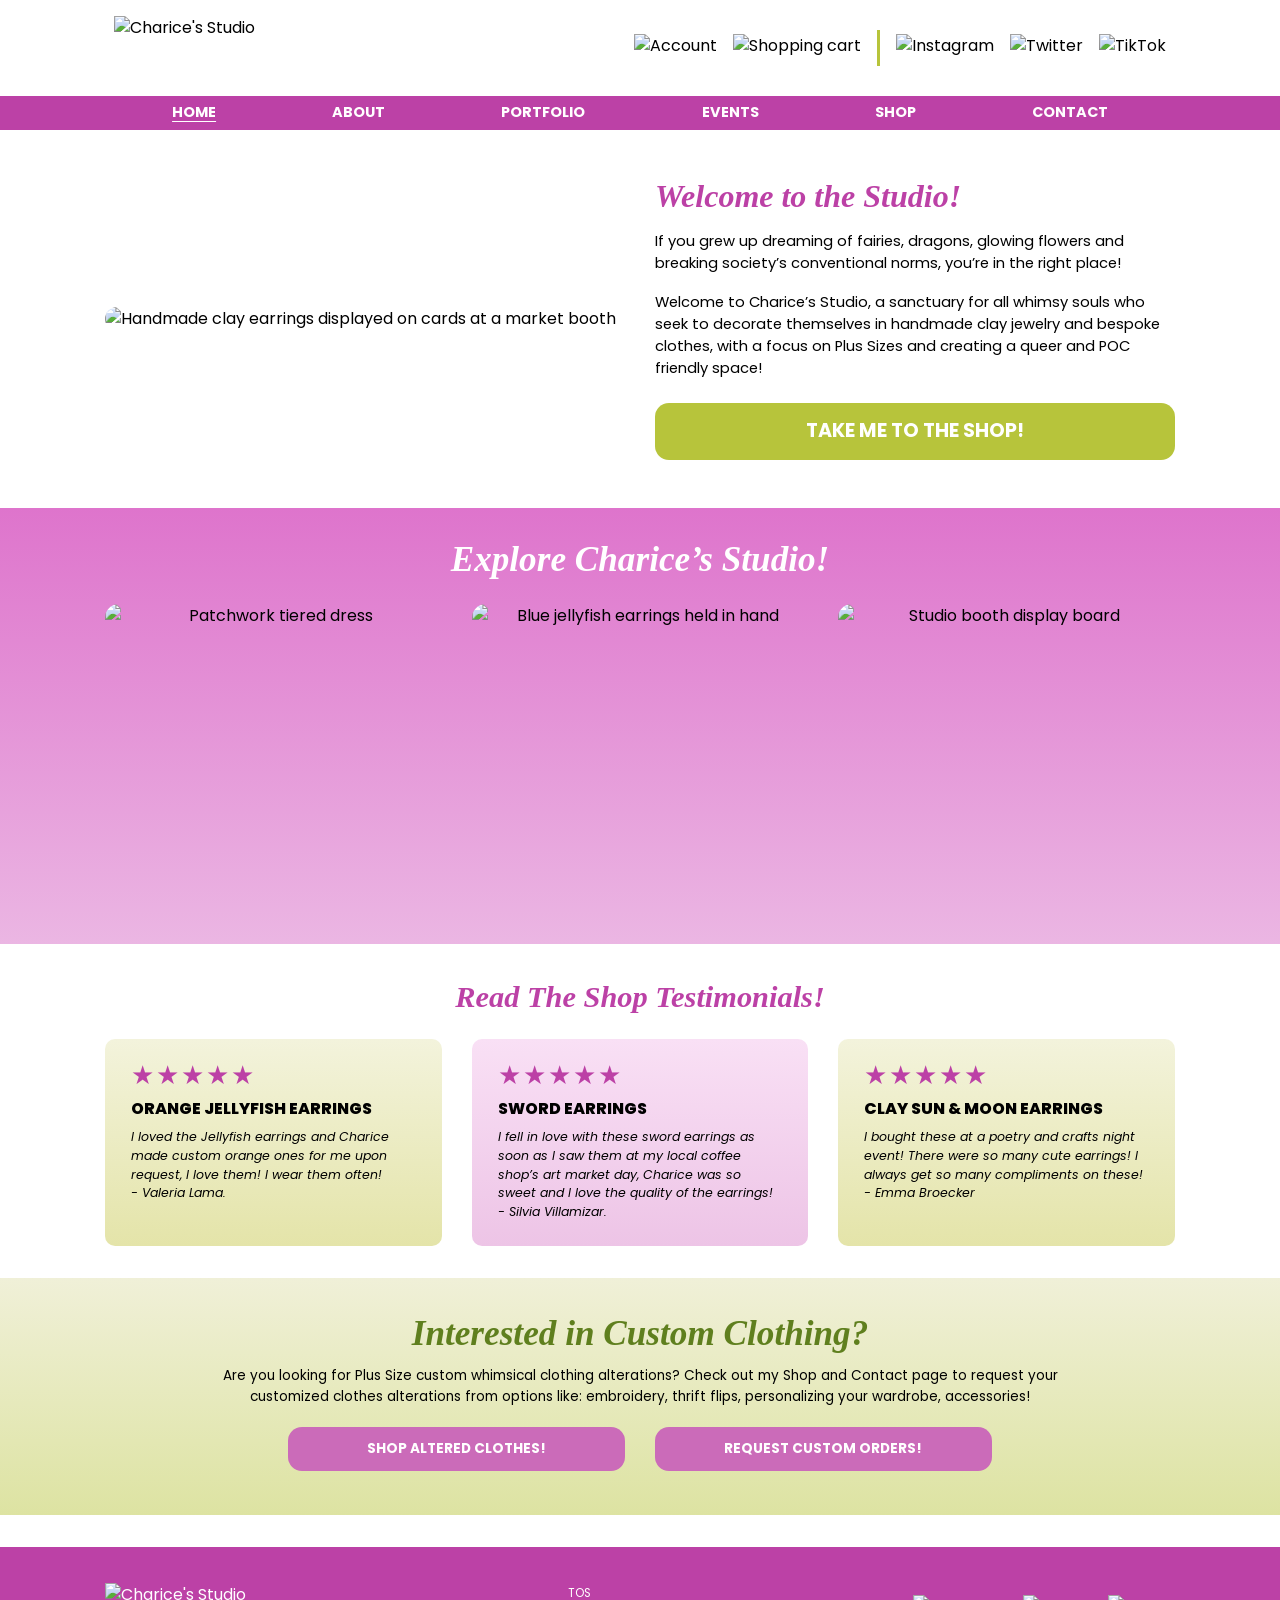
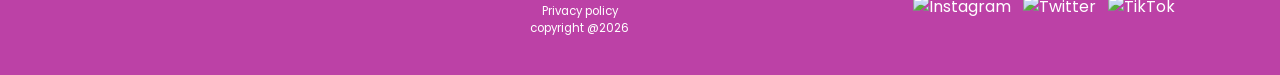
==== index.html @ f130d959 "Add files via upload" ====
<!DOCTYPE html>
<html lang="en">
<head>
<meta charset="utf-8">
<meta name="viewport" content="width=device-width, initial-scale=1">
<!--CSS FOR THE PROJECT-->
<link rel="stylesheet" href="https://cdn.jsdelivr.net/npm/bootstrap@4.6.2/dist/css/bootstrap.min.css"
  integrity="sha384-xOolHFLEh07PJGoPkLv1IbcEPTNtaed2xpHsD9ESMhqIYd0nLMwNLD69Npy4HI+N" crossorigin="anonymous">
<link rel="stylesheet" href="styles.css">
<!--JQUERY AND BOOTSTRAP JS-->
<script src="https://cdn.jsdelivr.net/npm/jquery@3.5.1/dist/jquery.slim.min.js"
  integrity="sha384-DfXdz2htPH0lsSSs5nCTpuj/zy4C+OGpamoFVy38MVBnE+IbbVYUew+OrCXaRkfj" crossorigin="anonymous"></script>
<script src="https://cdn.jsdelivr.net/npm/bootstrap@4.6.2/dist/js/bootstrap.bundle.min.js"
  integrity="sha384-Fy6S3B9q64WdZWQUiU+q4/2Lc9npb8tCaSX9FK7E8HnRr0Jz8D6OP9dO5Vg3Q9ct" crossorigin="anonymous"></script>
<!--SEPARATE JS-->
<script src="https://cdn.jsdelivr.net/npm/jquery@3.5.1/dist/jquery.slim.min.js"
  integrity="sha384-DfXdz2htPH0lsSSs5nCTpuj/zy4C+OGpamoFVy38MVBnE+IbbVYUew+OrCXaRkfj" crossorigin="anonymous"></script>
<script src="https://cdn.jsdelivr.net/npm/popper.js@1.16.1/dist/umd/popper.min.js"
  integrity="sha384-9/reFTGAW83EW2RDu2S0VKaIzap3H66lZH81PoYlFhbGU+6BZp6G7niu735Sk7lN" crossorigin="anonymous"></script>
<script src="https://cdn.jsdelivr.net/npm/bootstrap@4.6.2/dist/js/bootstrap.min.js"
  integrity="sha384-+sLIOodYLS7CIrQpBjl+C7nPvqq+FbNUBDunl/OZv93DB7Ln/533i8e/mZXLi/P+" crossorigin="anonymous"></script>
<script src="script.js"></script>
<!--FONT: POPPINS FROM GOOGLE FONTS-->
<link rel="preconnect" href="https://fonts.googleapis.com">
<link rel="preconnect" href="https://fonts.gstatic.com" crossorigin>
<link
  href="https://fonts.googleapis.com/css2?family=Aref+Ruqaa:wght@400;700&family=Poppins:ital,wght@0,100;0,200;0,300;0,400;0,500;0,600;0,700;0,800;0,900;1,100;1,200;1,300;1,400;1,500;1,600;1,700;1,800;1,900&display=swap"
  rel="stylesheet">
<title>Charice's Studio | Home</title>
</head>
<body>
<header class="site-header">
  <div class="header-top">
    <a class="logo" href="index.html"><img src="images/logo.png" alt="Charice's Studio"></a>
    <div class="header-icons">
      <a href="account.html"><img src="images/icon-user.svg" alt="Account"></a>
      <a href="cart.html"><img src="images/icon-cart.svg" alt="Shopping cart"></a>
      <span class="divider"></span>
      <a class="social" href="https://instagram.com/"><img src="images/icon-instagram.svg" alt="Instagram"></a>
      <a class="social" href="https://x.com/"><img src="images/icon-twitter.svg" alt="Twitter"></a>
      <a class="social" href="https://tiktok.com/"><img src="images/icon-tiktok.svg" alt="TikTok"></a>
    </div>
    <button class="menu-btn" type="button" data-bs-toggle="collapse" data-bs-target="#mainNav" aria-controls="mainNav" aria-expanded="false" aria-label="Toggle navigation"></button>
  </div>
  <nav class="main-nav" aria-label="Main">
    <div class="collapse d-md-block" id="mainNav">
    <ul>
      <li><a href="index.html" aria-current="page">Home</a></li>
      <li><a href="about.html">About</a></li>
      <li><a href="portfolio.html">Portfolio</a></li>
      <li><a href="events.html">Events</a></li>
      <li><a href="shop.html">Shop</a></li>
      <li><a href="contact.html">Contact</a></li>
    </ul>
    </div>
  </nav>
</header>
<main>
  <section class="container hero">
    <div class="row align-items-center g-4">
    <div class="col-md-6"><img class="img-fluid" src="images/hero-earrings.jpg" alt="Handmade clay earrings displayed on cards at a market booth"></div>
    <div class="col-md-6 text">
      <h1>Welcome to the Studio!</h1>
      <p>If you grew up dreaming of fairies, dragons, glowing flowers and breaking society’s conventional norms, you’re in the right place!</p>
      <p>Welcome to Charice’s Studio, a sanctuary for all whimsy souls who seek to decorate themselves in handmade clay jewelry and bespoke clothes, with a focus on Plus Sizes and creating a queer and POC friendly space!</p>
      <a class="cs-btn big" href="shop.html">Take me to the shop!</a>
    </div>
    </div>
  </section>

  <section class="explore">
    <div class="container">
      <h2>Explore Charice’s Studio!</h2>
      <div class="row g-3">
        <div class="col-md-4"><img src="images/explore-dress.jpg" alt="Patchwork tiered dress"></div>
        <div class="col-md-4"><img src="images/explore-jellyfish.jpg" alt="Blue jellyfish earrings held in hand"></div>
        <div class="col-md-4"><img src="images/explore-booth.jpg" alt="Studio booth display board"></div>
      </div>
    </div>
  </section>

  <section class="testimonials">
    <div class="container">
      <h2>Read The Shop Testimonials!</h2>
      <div class="row g-4">
        <div class="col-md-4"><article class="quote-card h-100">
          <div class="stars" aria-label="5 out of 5 stars">★★★★★</div>
          <h3>Orange Jellyfish Earrings</h3>
          <p>I loved the Jellyfish earrings and Charice made custom orange ones for me upon request, I love them! I wear them often!<br>- Valeria Lama.</p>
        </article></div>
        <div class="col-md-4"><article class="quote-card h-100">
          <div class="stars" aria-label="5 out of 5 stars">★★★★★</div>
          <h3>Sword Earrings</h3>
          <p>I fell in love with these sword earrings as soon as I saw them at my local coffee shop’s art market day, Charice was so sweet and I love the quality of the earrings!<br>- Silvia Villamizar.</p>
        </article></div>
        <div class="col-md-4"><article class="quote-card h-100">
          <div class="stars" aria-label="5 out of 5 stars">★★★★★</div>
          <h3>Clay Sun &amp; Moon Earrings</h3>
          <p>I bought these at a poetry and crafts night event! There were so many cute earrings! I always get so many compliments on these!<br>- Emma Broecker</p>
        </article></div>
      </div>
    </div>
  </section>

  <section class="custom">
    <h2>Interested in Custom Clothing?</h2>
    <p>Are you looking for Plus Size custom whimsical clothing alterations? Check out my Shop and Contact page to request your customized clothes alterations from options like: embroidery, thrift flips, personalizing your wardrobe, accessories!</p>
    <div class="container"><div class="row justify-content-center g-3">
      <div class="col-md-4"><a class="cs-btn magenta" href="shop.html">Shop altered clothes!</a></div>
      <div class="col-md-4"><a class="cs-btn magenta" href="contact.html">Request custom orders!</a></div>
    </div></div>
  </section>
</main>

<footer class="site-footer">
  <!-- Terms and Copyright -->
  <div class="container d-flex justify-content-between align-items-center">
    <img class="f-logo" src="images/logo-white.png" alt="Charice's Studio">
    <ul class="footer-links">
      <li><a href="tos.html">TOS</a></li>
      <li><a href="privacy.html">Privacy policy</a></li>
      <li>copyright @2026</li>
    </ul>
    <!-- Social media -->
    <div class="footer-socials">
      <a href="https://instagram.com/"><img src="images/icon-instagram-white.svg" alt="Instagram"></a>
      <a href="https://x.com/"><img src="images/icon-twitter-white.svg" alt="Twitter"></a>
      <a href="https://tiktok.com/"><img src="images/icon-tiktok-white.svg" alt="TikTok"></a>
    </div>
  </div>
</footer>
</body>
</html>
---- styles.css ----
/* Charice's Studio - shared styles for index.html and about.html */
:root{
  --magenta:#BC41A6; --pink:#E07FCF; --blush:#FBE6F7;
  --lime:#B7C43B; --green:#5F7F1E; --cream:#F5F5E4;
  --ink:#1E0535; --white:#fff;
  --display:'Fraunces',Georgia,serif;
  --body:'Poppins',Arial,sans-serif;
}
*{box-sizing:border-box}

/* undo Bootstrap Reboot spacing/link colors so the design stays as mocked up */
h1,h2,h3,h4,h5,h6,p,ul,ol,dl,dd,figure{margin:0}
ul,ol,dl,dd{padding:0}
body{font-family:var(--body);color:#000;line-height:1.5;background:var(--white)}
img{max-width:100%;display:block}
a,a:hover{color:inherit;text-decoration:none}
:focus-visible{outline:3px solid var(--ink);outline-offset:2px}
h1,h2{font-family:var(--display);font-style:italic;font-weight:800;line-height:1.15}
.container{--bs-gutter-x:48px;max-width:1100px}

/* Header */
.site-header{background:var(--white)}
.header-top{max-width:1100px;margin:0 auto;padding:16px 24px;display:flex;align-items:center;justify-content:space-between}
.logo img{height:64px;width:auto}
.header-icons{display:flex;align-items:center;gap:16px}
.header-icons img{height:28px;width:auto}
.header-icons .divider{width:3px;height:36px;background:var(--lime)}
.menu-btn{display:none}
.main-nav{background:var(--magenta)}
.main-nav ul{list-style:none;max-width:1100px;margin:0 auto;padding:0 24px;display:flex;justify-content:space-around}
.main-nav a{display:block;padding:6px 12px;color:var(--white);font-weight:700;text-transform:uppercase;font-size:.9rem}
.main-nav a:hover,.main-nav a[aria-current]{text-decoration:underline;text-underline-offset:4px}

/* Buttons */
.cs-btn{display:block;text-align:center;font-weight:700;text-transform:uppercase;color:var(--white);border-radius:14px;padding:12px 24px;background:var(--lime);transition:filter .2s}
.cs-btn:hover{filter:brightness(.92);color:var(--white)}
.cs-btn.magenta{background:#CB6BB9}
.cs-btn.big{font-size:1.2rem;padding:14px 24px}

/* Home: hero */
.hero{padding-top:48px;padding-bottom:48px}
.hero img{border-radius:18px;width:100%}
.hero h1{color:var(--magenta);font-size:2rem;margin-bottom:16px}
.hero p{font-size:.92rem;margin-bottom:16px}
.hero .cs-btn{margin-top:24px}

/* Home: explore */
.explore{background:linear-gradient(#DE74CC,#EBB6E3);padding:32px 0 44px;text-align:center}
.explore h2{color:var(--white);font-size:2.2rem;margin-bottom:24px}
.explore img{width:100%;height:100%;aspect-ratio:1/0.88;object-fit:cover;border-radius:14px}

/* Home: testimonials */
.testimonials{padding:36px 0 32px;text-align:center}
.testimonials h2{color:var(--magenta);font-size:1.9rem;margin-bottom:24px}
.quote-card{text-align:left;border-radius:10px;padding:24px 26px;background:linear-gradient(#F3F3DC,#E4E4A9)}
.testimonials .col-md-4:nth-child(2) .quote-card{background:linear-gradient(#F9E0F5,#EDC4E6)}
.stars{color:var(--magenta);font-size:1.6rem;letter-spacing:2px;line-height:1}
.quote-card h3{font-weight:800;text-transform:uppercase;font-size:1rem;line-height:1.2;margin:10px 0}
.quote-card p{font-style:italic;font-size:.78rem}

/* Home: custom clothing */
.custom{background:linear-gradient(#F0F0D8,#DDE3A2);text-align:center;padding:36px 0 44px}
.custom h2{color:var(--green);font-size:2.2rem;margin-bottom:12px}
.custom p{font-size:.85rem;max-width:900px;margin:0 auto 20px}
.custom .cs-btn{font-size:.85rem}

/* About */
.profile{padding-top:40px;padding-bottom:40px}
.portrait{border-radius:18px;width:100%;aspect-ratio:1/1.19;object-fit:cover}
.profile .bio{border-radius:14px;background:linear-gradient(#FCEFFA,#EBB3E3);padding:24px 36px 28px;margin-bottom:24px}
.bio h1{color:var(--magenta);font-size:1.8rem;text-align:center;padding-bottom:10px;margin-bottom:18px;border-bottom:3px solid #E5A3D9}
.bio p{font-size:.85rem;margin-bottom:18px}
.profile .cs-btn{font-size:1.1rem;padding:16px}
.history{background:linear-gradient(#F6F6E4,#E8E8C0);padding:32px 0 56px}
.history h2{color:var(--green);font-size:2.2rem;text-align:center;padding-bottom:12px;margin-bottom:24px;border-bottom:3px solid var(--green);max-width:600px;margin-left:auto;margin-right:auto}
.history .cols{font-size:.85rem}
.history p{margin-bottom:18px;break-inside:avoid}

/* Footer */
.site-footer{background:var(--magenta);color:var(--white);margin-top:32px}
.site-footer .container{padding-top:36px;padding-bottom:36px}
.site-footer img.f-logo{height:56px;width:auto}
.footer-links{list-style:none;text-align:center;font-size:.72rem}
.footer-socials{display:flex;gap:12px}
.footer-socials img{height:32px;width:auto}
.footer-socials a{display:block}

/* Mobile */
@media (max-width:767.98px){
  .header-top{justify-content:flex-start;gap:16px;padding:12px 20px}
  .logo{margin:0 auto}
  .logo img{height:48px}
  .header-icons{gap:10px}
  .header-icons img{height:24px}
  .header-icons .divider,.header-icons .social{display:none}
  .menu-btn{display:block;order:-1;cursor:pointer;padding:0;border-left:0;border-right:0;background:none;width:28px;height:20px;border-top:3px solid var(--magenta);border-bottom:3px solid var(--magenta);position:relative}
  .menu-btn::after{content:"";position:absolute;left:0;right:0;top:6px;border-top:3px solid var(--magenta)}
  .main-nav{min-height:12px}
  .main-nav ul{flex-direction:column;padding:12px 24px}
  .main-nav a{font-size:1.2rem;text-transform:none;padding:14px 0}
  .main-nav .collapse.show,.main-nav .collapsing{border-top:8px solid #FFB3F0}
  .site-header>.bar{height:12px;background:var(--magenta)}

  .hero,.profile{padding-top:0;padding-bottom:0}
  .hero.container,.profile.container{--bs-gutter-x:0}
  .hero .row,.profile .row{--bs-gutter-x:0;--bs-gutter-y:0}
  .hero img{border-radius:0}
  .hero .text{padding:24px 20px;background:linear-gradient(#F5F5E4,#E4E8B0)}
  .hero h1{font-size:1.7rem;text-align:center}
  .explore h2{font-size:1.8rem}
  .testimonials h2{font-size:1.8rem}
  .custom{padding:28px 20px 32px}
  .custom h2{font-size:1.8rem}
  .portrait{border-radius:0;aspect-ratio:1/1.1}
  .profile .bio{border-radius:0;margin:0;padding:24px 20px}
  .profile .cs-btn{margin:16px 20px;font-size:.9rem;padding:10px}
  .history h2{font-size:1.8rem}
  .site-footer .container{padding-top:20px;padding-bottom:20px}
  .site-footer img.f-logo{display:none}
  .footer-links{text-align:left}
  .footer-socials img{height:28px}
}
@media (prefers-reduced-motion:reduce){*{transition:none!important}}

/* ===== Additional pages (desktop) ===== */
.banner{background:linear-gradient(#E6A6DA,#C963B8);margin:24px 0 20px;padding:30px 0;text-align:center}
.banner h1{color:var(--white);font-size:2.6rem}
.banner.light{background:linear-gradient(#FCEFFA,#EBB3E3);margin:24px 0 0}
.banner.light h1{color:var(--magenta);font-size:2.2rem}
.page-title{color:var(--magenta);text-align:center;font-size:2.6rem;padding:36px 0 24px}
.cat-links{display:flex;justify-content:center;gap:12px;flex-wrap:wrap;padding:32px 0 24px;color:var(--magenta);font-weight:700;text-transform:uppercase}
.cat-links a:hover{text-decoration:underline}
.cat-links span{color:var(--magenta)}

/* Events */
.event{padding:40px 0}
.event img{border-radius:14px;width:100%;aspect-ratio:4/3;object-fit:cover}
.event h2{color:var(--magenta);font-size:2rem;margin-bottom:6px}
.event h3{font-weight:800;text-transform:uppercase;font-size:1rem;margin-bottom:8px}
.event p{font-size:.85rem;margin-bottom:28px}
.event.e1{background:linear-gradient(#F5F5E4,#DDE3A2)}
.event.e2 h2{color:var(--green)}
.event.e3{background:linear-gradient(#FDE6F8,#F0BDE6)}
.event .cs-btn{background:var(--magenta);max-width:310px}
.event.e2 .cs-btn{background:var(--lime)}

/* Portfolio gate */
.gate{max-width:1020px;margin:52px auto;border-radius:20px;background:linear-gradient(#F5F5E4,#DDE3A2);text-align:center;padding:110px 24px 90px}
.gate h1{color:#6F8F2A;font-size:3rem}
.gate p{margin:4px 0 64px}
.gate .cs-btn{display:inline-block;width:320px;background:#C14CAA}

/* Gallery */
.gallery{padding-bottom:40px}
.gallery img{width:100%;aspect-ratio:1/1;object-fit:cover;border-radius:14px}

/* Shop */
.products{max-width:900px;padding-bottom:40px}
.product img,.mini img{width:100%;aspect-ratio:1/1;object-fit:cover;border-radius:14px}
.product h3,.mini h3{font-weight:800;text-transform:uppercase;font-size:.9rem;color:var(--ink);margin-top:4px;white-space:nowrap;overflow:hidden;text-overflow:ellipsis}
.product p{font-style:italic;font-size:.85rem;color:var(--ink)}
.promo{margin-top:12px}
.promo .col-md-6{padding:36px clamp(20px,6vw,56px) 40px}
.promo h2{font-size:2rem;margin-bottom:20px}
.promo p{font-size:.78rem;margin-bottom:18px}
.promo .when{font-size:.9rem;margin-bottom:18px}
.promo .a{background:linear-gradient(#F5F5E4,#C6CF58)}
.promo .a h2{color:var(--green)}
.promo .a .cs-btn{background:var(--green)}
.promo .b{background:linear-gradient(#FDE6F8,#E58FD5)}
.promo .b h2{color:var(--magenta)}
.promo .b .cs-btn{background:var(--magenta)}

/* Product detail */
.detail{padding-top:24px;padding-bottom:36px}
.detail .main-img{border-radius:18px;width:100%;aspect-ratio:1/1.03;object-fit:cover}
.thumbs{margin-top:2px}
.thumbs img{border-radius:12px;aspect-ratio:1/1;object-fit:cover;width:100%}
.info h1{font-family:var(--body);font-style:normal;font-weight:800;color:var(--magenta);font-size:1.8rem;text-transform:uppercase}
.info .stars{color:var(--pink);font-size:1.7rem}
.info .price{font-style:italic;margin:4px 0 14px}
.field{display:block;width:100%;text-align:left;border:0;border-radius:12px;background:#EEE;color:#888;font:700 .9rem var(--body);text-transform:uppercase;padding:12px 16px;margin-bottom:12px}
.info .specs{font-size:.78rem;margin:4px 0 14px}
.info .add{background:#DFA3D6;border-radius:10px;border:0;width:100%;color:var(--white);font:700 .85rem var(--body);text-transform:uppercase;padding:12px 16px;text-align:left;margin-bottom:10px}
.info .split{display:flex;justify-content:space-between;color:var(--magenta);font-weight:700;font-size:.8rem;text-transform:uppercase;margin-bottom:28px}
.note{border-radius:14px;padding:18px 24px;font-weight:800;text-transform:uppercase;margin-bottom:10px}
.note.green{background:#EBEBC8;color:var(--green)}
.note.pink{background:#F5D5EF;color:var(--magenta)}
.keep{background:#F5DDF2;padding:20px 0 28px;text-align:center}
.keep.green{background:#EBEBC8}
.keep h2{color:var(--magenta);font-size:1.8rem;margin-bottom:16px}
.keep.green h2{color:var(--green)}
.keep .container{max-width:810px}
.mini h3{text-align:center}
.site-header+main+.keep+.site-footer,.keep+.site-footer{margin-top:0}

/* Cart */
.cart{padding-bottom:44px}
.cart-title{color:var(--magenta);text-align:center;font-size:2.4rem;padding:40px 0 24px}
.item{display:flex;gap:16px;margin-bottom:28px}
.item img{width:142px;height:142px;object-fit:cover;border-radius:16px}
.item h3{color:var(--magenta);font-weight:800;text-transform:uppercase;font-size:1rem}
.item p{font-size:.95rem}.item em{font-size:.9rem}
.summary{background:#EEE;border-radius:24px;padding:22px 30px 30px}
.summary h2{font-family:var(--body);font-style:normal;color:var(--magenta);font-size:1rem;text-transform:uppercase;text-align:center;margin-bottom:12px}
.summary dl div{display:flex;justify-content:space-between;font-size:.85rem;text-transform:uppercase;margin-bottom:4px}
.summary dl div:last-child{font-weight:800}
.summary .cs-btn{font-size:.85rem;padding:12px;margin-top:10px;border-radius:10px;background:#C14CAA}
.summary .cs-btn.grey{background:#C9C9C9}
.summary .cs-btn.soft{background:#E6AEDB}
.summary .split{display:flex;justify-content:space-between;color:var(--magenta);font-weight:700;font-size:.75rem;text-transform:uppercase;margin:14px 0 24px}
.summary .q{text-align:center;font-size:.85rem;text-transform:uppercase;margin-bottom:10px}
.summary .pair{display:flex;gap:14px;justify-content:center}
.summary .pair .cs-btn{flex:0 0 118px;background:#BCC66F;margin:0;border-radius:20px}

/* Contact */
.contact{padding-top:48px;padding-bottom:48px}
.contact .info-card{background:#EBEBC8;border-radius:14px;padding:28px 24px;align-self:start}
.info-card h1{color:var(--green);font-size:2rem;margin-bottom:12px}
.info-card p{line-height:2;font-size:.95rem}
.info-card .cs-btn{margin-top:20px;font-size:1rem;padding:14px 16px}
.form{background:linear-gradient(#EEC6E6,#E39ED6);border-radius:20px;padding:28px}
.form input,.form textarea{width:100%;border:0;border-radius:10px;background:#F9EAF6;padding:14px 16px;font:400 1rem var(--body);color:var(--ink)}
.form input::placeholder,.form textarea::placeholder{color:#E48CD5;text-transform:uppercase}
.form .form-control:focus{background:#fff;box-shadow:0 0 0 3px var(--magenta)}
.form textarea{height:200px;border-radius:20px;resize:vertical}
.form button{width:226px;border:0;border-radius:8px;background:#C14CAA;color:var(--white);font:400 1rem var(--body);padding:8px}
.form button:hover{filter:brightness(.92)}

/* TOS */
.tos-intro{text-align:center;padding-bottom:28px}
.tos-card{max-width:780px;margin:0 auto 20px;border-radius:14px;padding:26px 40px 32px}
.tos-card h2{font-family:var(--body);font-style:normal;font-weight:800;text-transform:uppercase;text-align:center;font-size:1.6rem;margin-bottom:18px}
.tos-card ul{list-style:none;font-size:.78rem}
.tos-card li{margin-bottom:2px}
.tos-card.g{background:linear-gradient(#F5F5E4,#DDE3A2)}.tos-card.g h2{color:var(--green)}
.tos-card.p{background:linear-gradient(#FCEFFA,#EBC4E3)}.tos-card.p h2{color:var(--magenta)}
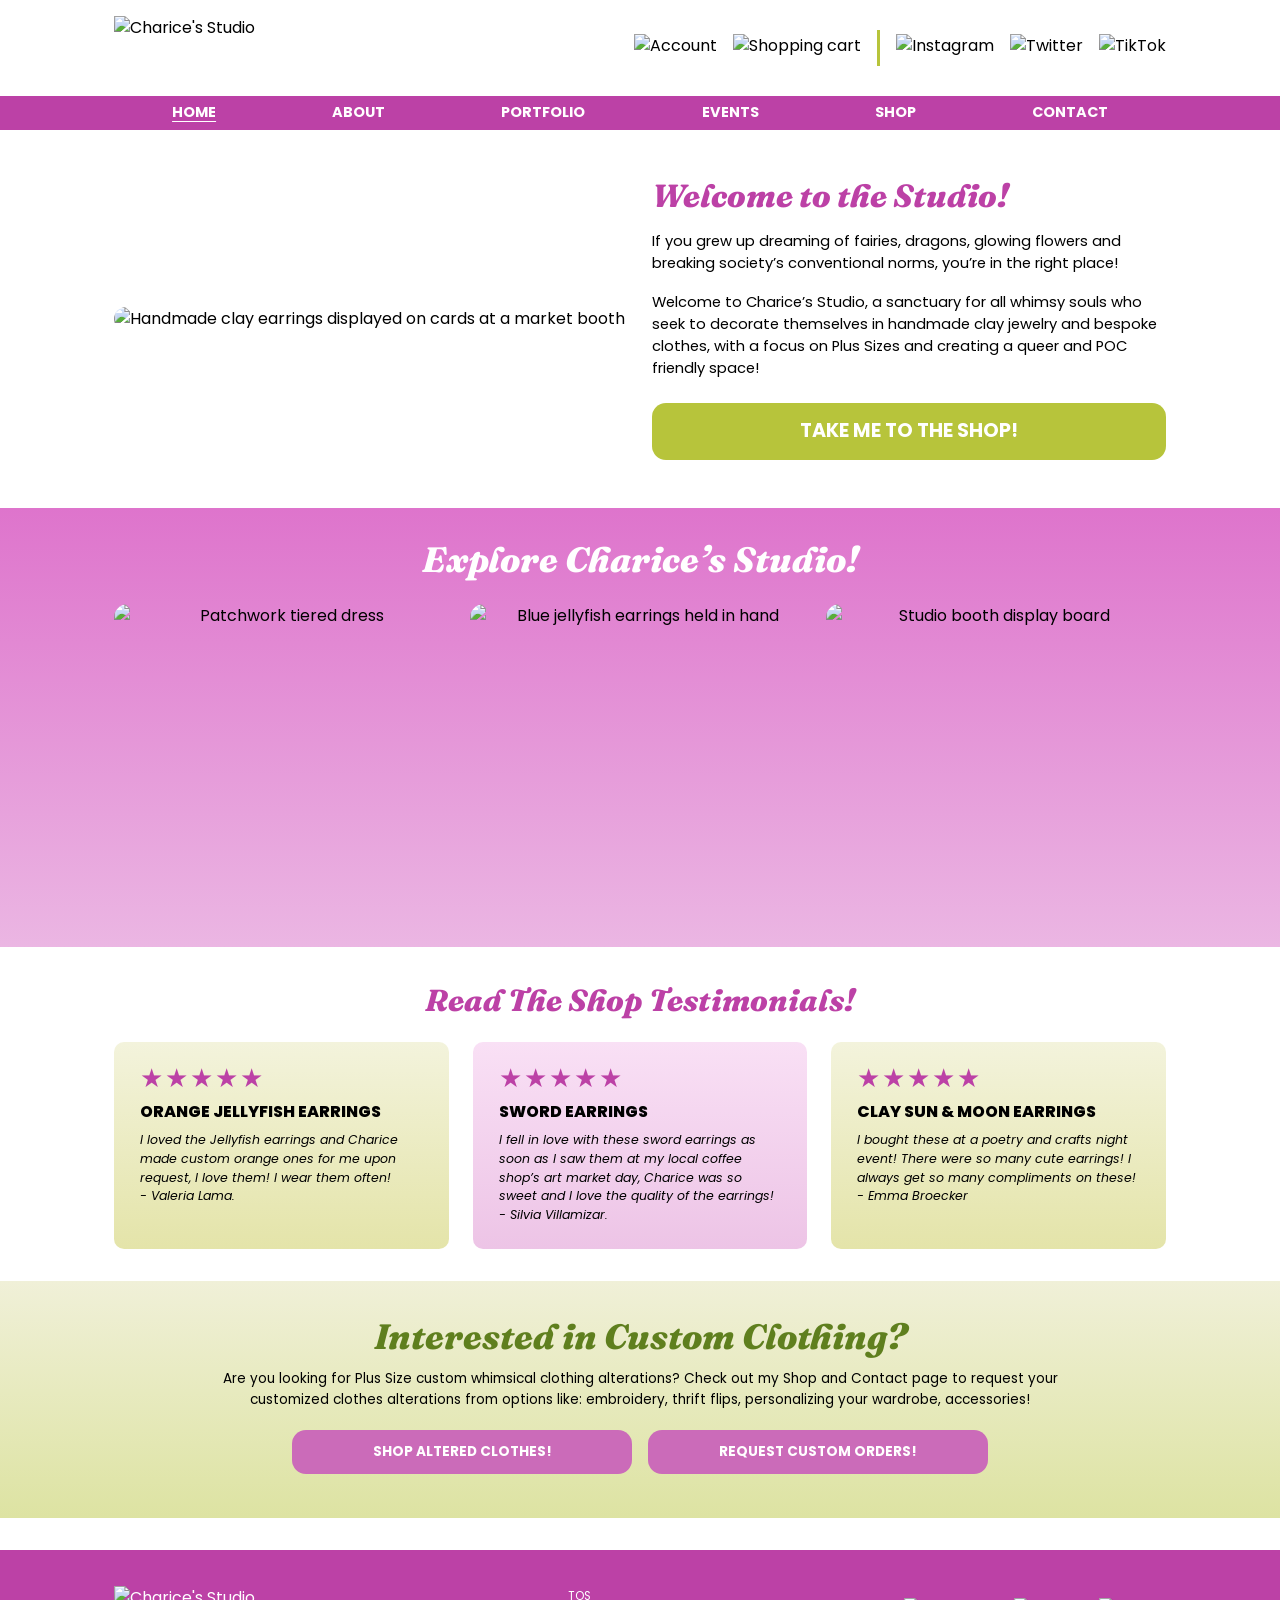
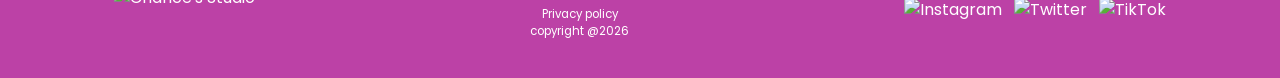
==== commit 9fc49e61: "Add files via upload" ====
--- a/index.html
+++ b/index.html
@@ -3,29 +3,10 @@
 <head>
 <meta charset="utf-8">
 <meta name="viewport" content="width=device-width, initial-scale=1">
-<!--CSS FOR THE PROJECT-->
-<link rel="stylesheet" href="https://cdn.jsdelivr.net/npm/bootstrap@4.6.2/dist/css/bootstrap.min.css"
-  integrity="sha384-xOolHFLEh07PJGoPkLv1IbcEPTNtaed2xpHsD9ESMhqIYd0nLMwNLD69Npy4HI+N" crossorigin="anonymous">
+<link rel="preconnect" href="https://fonts.googleapis.com">
+<link rel="stylesheet" href="https://fonts.googleapis.com/css2?family=Fraunces:ital,wght@1,700;1,800&family=Poppins:ital,wght@0,400;0,600;0,700;1,400&display=swap">
+<link rel="stylesheet" href="https://cdn.jsdelivr.net/npm/bootstrap@5.3.3/dist/css/bootstrap.min.css" crossorigin="anonymous">
 <link rel="stylesheet" href="styles.css">
-<!--JQUERY AND BOOTSTRAP JS-->
-<script src="https://cdn.jsdelivr.net/npm/jquery@3.5.1/dist/jquery.slim.min.js"
-  integrity="sha384-DfXdz2htPH0lsSSs5nCTpuj/zy4C+OGpamoFVy38MVBnE+IbbVYUew+OrCXaRkfj" crossorigin="anonymous"></script>
-<script src="https://cdn.jsdelivr.net/npm/bootstrap@4.6.2/dist/js/bootstrap.bundle.min.js"
-  integrity="sha384-Fy6S3B9q64WdZWQUiU+q4/2Lc9npb8tCaSX9FK7E8HnRr0Jz8D6OP9dO5Vg3Q9ct" crossorigin="anonymous"></script>
-<!--SEPARATE JS-->
-<script src="https://cdn.jsdelivr.net/npm/jquery@3.5.1/dist/jquery.slim.min.js"
-  integrity="sha384-DfXdz2htPH0lsSSs5nCTpuj/zy4C+OGpamoFVy38MVBnE+IbbVYUew+OrCXaRkfj" crossorigin="anonymous"></script>
-<script src="https://cdn.jsdelivr.net/npm/popper.js@1.16.1/dist/umd/popper.min.js"
-  integrity="sha384-9/reFTGAW83EW2RDu2S0VKaIzap3H66lZH81PoYlFhbGU+6BZp6G7niu735Sk7lN" crossorigin="anonymous"></script>
-<script src="https://cdn.jsdelivr.net/npm/bootstrap@4.6.2/dist/js/bootstrap.min.js"
-  integrity="sha384-+sLIOodYLS7CIrQpBjl+C7nPvqq+FbNUBDunl/OZv93DB7Ln/533i8e/mZXLi/P+" crossorigin="anonymous"></script>
-<script src="script.js"></script>
-<!--FONT: POPPINS FROM GOOGLE FONTS-->
-<link rel="preconnect" href="https://fonts.googleapis.com">
-<link rel="preconnect" href="https://fonts.gstatic.com" crossorigin>
-<link
-  href="https://fonts.googleapis.com/css2?family=Aref+Ruqaa:wght@400;700&family=Poppins:ital,wght@0,100;0,200;0,300;0,400;0,500;0,600;0,700;0,800;0,900;1,100;1,200;1,300;1,400;1,500;1,600;1,700;1,800;1,900&display=swap"
-  rel="stylesheet">
 <title>Charice's Studio | Home</title>
 </head>
 <body>
@@ -33,12 +14,12 @@
   <div class="header-top">
     <a class="logo" href="index.html"><img src="images/logo.png" alt="Charice's Studio"></a>
     <div class="header-icons">
-      <a href="account.html"><img src="images/icon-user.svg" alt="Account"></a>
-      <a href="cart.html"><img src="images/icon-cart.svg" alt="Shopping cart"></a>
+      <a href="#"><img src="images/icon-user.svg" alt="Account"></a>
+      <a href="#"><img src="images/icon-cart.svg" alt="Shopping cart"></a>
       <span class="divider"></span>
-      <a class="social" href="https://instagram.com/"><img src="images/icon-instagram.svg" alt="Instagram"></a>
-      <a class="social" href="https://x.com/"><img src="images/icon-twitter.svg" alt="Twitter"></a>
-      <a class="social" href="https://tiktok.com/"><img src="images/icon-tiktok.svg" alt="TikTok"></a>
+      <a class="social" href="#"><img src="images/icon-instagram.svg" alt="Instagram"></a>
+      <a class="social" href="#"><img src="images/icon-twitter.svg" alt="Twitter"></a>
+      <a class="social" href="#"><img src="images/icon-tiktok.svg" alt="TikTok"></a>
     </div>
     <button class="menu-btn" type="button" data-bs-toggle="collapse" data-bs-target="#mainNav" aria-controls="mainNav" aria-expanded="false" aria-label="Toggle navigation"></button>
   </div>
@@ -111,9 +92,7 @@
     </div></div>
   </section>
 </main>
-
 <footer class="site-footer">
-  <!-- Terms and Copyright -->
   <div class="container d-flex justify-content-between align-items-center">
     <img class="f-logo" src="images/logo-white.png" alt="Charice's Studio">
     <ul class="footer-links">
@@ -121,13 +100,13 @@
       <li><a href="privacy.html">Privacy policy</a></li>
       <li>copyright @2026</li>
     </ul>
-    <!-- Social media -->
     <div class="footer-socials">
-      <a href="https://instagram.com/"><img src="images/icon-instagram-white.svg" alt="Instagram"></a>
-      <a href="https://x.com/"><img src="images/icon-twitter-white.svg" alt="Twitter"></a>
-      <a href="https://tiktok.com/"><img src="images/icon-tiktok-white.svg" alt="TikTok"></a>
+      <a href="#"><img src="images/icon-instagram-white.svg" alt="Instagram"></a>
+      <a href="#"><img src="images/icon-twitter-white.svg" alt="Twitter"></a>
+      <a href="#"><img src="images/icon-tiktok-white.svg" alt="TikTok"></a>
     </div>
   </div>
 </footer>
+<script src="https://cdn.jsdelivr.net/npm/bootstrap@5.3.3/dist/js/bootstrap.bundle.min.js" crossorigin="anonymous"></script>
 </body>
 </html>
--- a/styles.css
+++ b/styles.css
@@ -7,7 +7,6 @@
   --body:'Poppins',Arial,sans-serif;
 }
 *{box-sizing:border-box}
-
 /* undo Bootstrap Reboot spacing/link colors so the design stays as mocked up */
 h1,h2,h3,h4,h5,h6,p,ul,ol,dl,dd,figure{margin:0}
 ul,ol,dl,dd{padding:0}
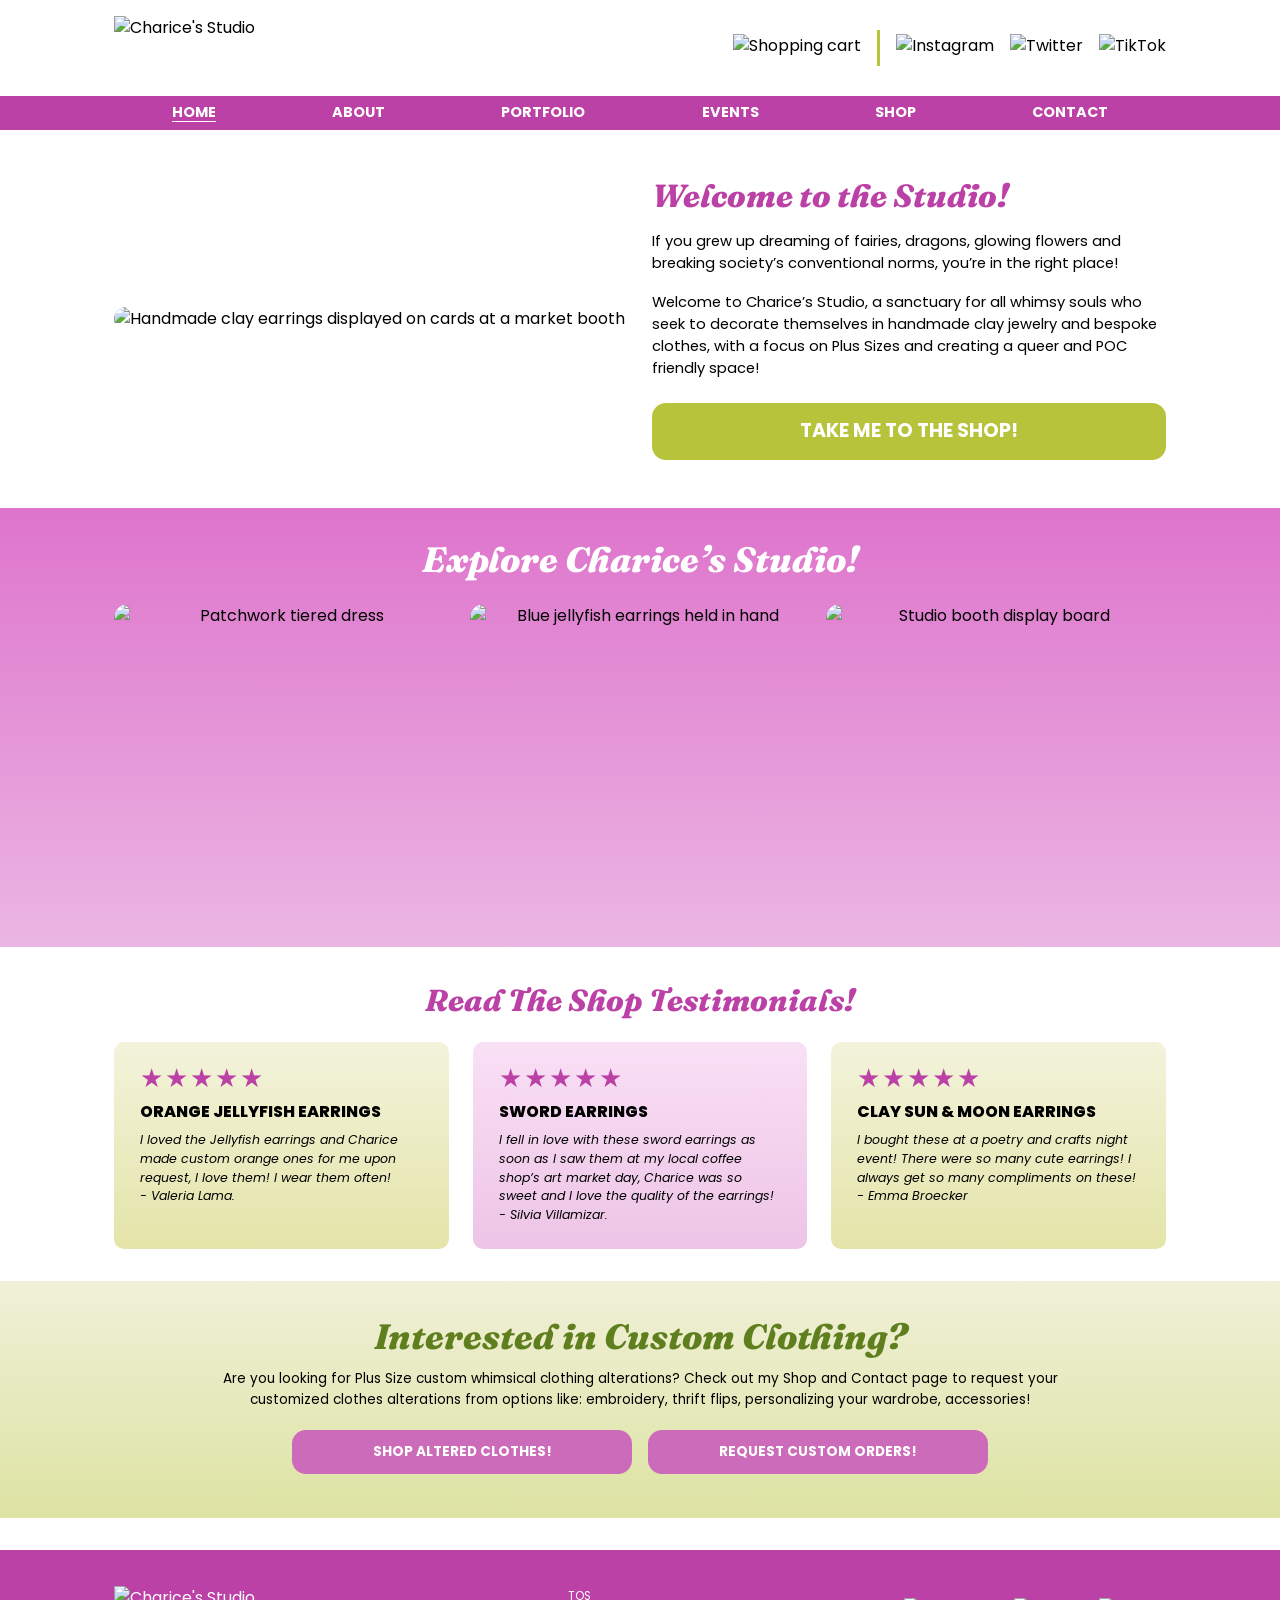
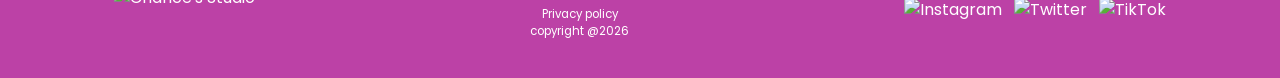
==== commit b3f13968: "Add files via upload" ====
--- a/index.html
+++ b/index.html
@@ -1,112 +1,216 @@
 <!DOCTYPE html>
 <html lang="en">
+
 <head>
-<meta charset="utf-8">
-<meta name="viewport" content="width=device-width, initial-scale=1">
-<link rel="preconnect" href="https://fonts.googleapis.com">
-<link rel="stylesheet" href="https://fonts.googleapis.com/css2?family=Fraunces:ital,wght@1,700;1,800&family=Poppins:ital,wght@0,400;0,600;0,700;1,400&display=swap">
-<link rel="stylesheet" href="https://cdn.jsdelivr.net/npm/bootstrap@5.3.3/dist/css/bootstrap.min.css" crossorigin="anonymous">
-<link rel="stylesheet" href="styles.css">
-<title>Charice's Studio | Home</title>
+  <meta charset="utf-8">
+  <meta name="viewport" content="width=device-width, initial-scale=1">
+  <link rel="preconnect" href="https://fonts.googleapis.com">
+  <link rel="stylesheet"
+    href="https://fonts.googleapis.com/css2?family=Fraunces:ital,wght@1,700;1,800&family=Poppins:ital,wght@0,400;0,600;0,700;1,400&display=swap">
+  <link rel="stylesheet" href="https://cdn.jsdelivr.net/npm/bootstrap@5.3.3/dist/css/bootstrap.min.css"
+    crossorigin="anonymous">
+  <link rel="stylesheet" href="styles.css">
+  <title>Charice's Studio | Home</title>
 </head>
+
 <body>
-<header class="site-header">
-  <div class="header-top">
-    <a class="logo" href="index.html"><img src="images/logo.png" alt="Charice's Studio"></a>
-    <div class="header-icons">
-      <a href="#"><img src="images/icon-user.svg" alt="Account"></a>
-      <a href="#"><img src="images/icon-cart.svg" alt="Shopping cart"></a>
-      <span class="divider"></span>
-      <a class="social" href="#"><img src="images/icon-instagram.svg" alt="Instagram"></a>
-      <a class="social" href="#"><img src="images/icon-twitter.svg" alt="Twitter"></a>
-      <a class="social" href="#"><img src="images/icon-tiktok.svg" alt="TikTok"></a>
+  <header class="site-header">
+    <div class="header-top">
+      <a class="logo" href="index.html"><img src="images/logo.png" alt="Charice's Studio"></a>
+      <div class="header-icons">
+        <button class="icon-btn" type="button" data-bs-toggle="modal" data-bs-target="#account-modal"
+          aria-label="Log in or sign up"><img src="images/icon-user.png" alt=""></button>
+        <a href="cart.html"><img src="images/icon-cart.png" alt="Shopping cart"></a>
+        <span class="divider"></span>
+        <a class="social" href="https://www.instagram.com/charicesstudio/"><img src="images/icon-instagram.png"
+            alt="Instagram"></a>
+        <a class="social" href="https://twitter.com/charicesstudio"><img src="images/icon-twitter.png"
+            alt="Twitter"></a>
+        <a class="social" href="https://www.tiktok.com/@charicesstudio"><img src="images/icon-tiktok.png"
+            alt="TikTok"></a>
+      </div>
+      <button class="menu-btn" type="button" data-bs-toggle="collapse" data-bs-target="#mainNav" aria-controls="mainNav"
+        aria-expanded="false" aria-label="Toggle navigation"></button>
     </div>
-    <button class="menu-btn" type="button" data-bs-toggle="collapse" data-bs-target="#mainNav" aria-controls="mainNav" aria-expanded="false" aria-label="Toggle navigation"></button>
-  </div>
-  <nav class="main-nav" aria-label="Main">
-    <div class="collapse d-md-block" id="mainNav">
-    <ul>
-      <li><a href="index.html" aria-current="page">Home</a></li>
-      <li><a href="about.html">About</a></li>
-      <li><a href="portfolio.html">Portfolio</a></li>
-      <li><a href="events.html">Events</a></li>
-      <li><a href="shop.html">Shop</a></li>
-      <li><a href="contact.html">Contact</a></li>
-    </ul>
+    <nav class="main-nav" aria-label="Main">
+      <div class="collapse d-md-block" id="mainNav">
+        <ul>
+          <li><a href="index.html" aria-current="page">Home</a></li>
+          <li><a href="about.html">About</a></li>
+          <li><a href="portfolio.html">Portfolio</a></li>
+          <li><a href="events.html">Events</a></li>
+          <li><a href="shop.html">Shop</a></li>
+          <li><a href="contact.html">Contact</a></li>
+        </ul>
+      </div>
+    </nav>
+  </header>
+  <main>
+    <section class="container hero">
+      <div class="row align-items-center g-4">
+        <div class="col-md-6"><img class="img-fluid" src="images/hero-earrings.png"
+            alt="Handmade clay earrings displayed on cards at a market booth"></div>
+        <div class="col-md-6 text">
+          <h1>Welcome to the Studio!</h1>
+          <p>If you grew up dreaming of fairies, dragons, glowing flowers and breaking society’s conventional norms,
+            you’re in the right place!</p>
+          <p>Welcome to Charice’s Studio, a sanctuary for all whimsy souls who seek to decorate themselves in handmade
+            clay jewelry and bespoke clothes, with a focus on Plus Sizes and creating a queer and POC friendly space!
+          </p>
+          <a class="cs-btn big" href="shop.html">Take me to the shop!</a>
+        </div>
+      </div>
+    </section>
+
+    <section class="explore">
+      <div class="container">
+        <h2>Explore Charice’s Studio!</h2>
+        <div class="row g-3">
+          <div class="col-md-4"><a class="explore-tile" href="shop.html#thrift"><img src="images/explore-dress.jpg"
+                alt="Patchwork tiered dress"><span class="label">CLOTHES</span></a></div>
+          <div class="col-md-4"><a class="explore-tile" href="shop.html"><img src="images/explore-jellyfish.jpg"
+                alt="Blue jellyfish earrings held in hand"><span class="label">JEWELRY</span></a>
+          </div>
+          <div class="col-md-4"><a class="explore-tile" href="portfolio.html"><img src="images/explore-booth.jpeg"
+                alt="Studio booth display board"><span class="label">PORTFOLIO</span></a></div>
+        </div>
+      </div>
+    </section>
+
+    <section class="testimonials">
+      <div class="container">
+        <h2>Read The Shop Testimonials!</h2>
+        <div class="row g-4">
+          <div class="col-md-4">
+            <a class="quote-link" href="shop.html">
+              <article class="quote-card h-100">
+                <div class="stars" aria-label="5 out of 5 stars">★★★★★</div>
+                <h3>Orange Jellyfish Earrings</h3>
+                <p>I loved the Jellyfish earrings and Charice made custom orange ones for me upon request, I love them!
+                  I
+                  wear them often!<br>- Valeria Lama.</p>
+              </article>
+            </a>
+          </div>
+          <div class="col-md-4">
+            <a class="quote-link" href="shop.html">
+              <article class="quote-card h-100">
+                <div class="stars" aria-label="5 out of 5 stars">★★★★★</div>
+                <h3>Sword Earrings</h3>
+                <p>I fell in love with these sword earrings as soon as I saw them at my local coffee shop’s art market
+                  day, Charice was so sweet and I love the quality of the earrings!<br>- Silvia Villamizar.</p>
+              </article>
+            </a>
+          </div>
+          <div class="col-md-4">
+            <a class="quote-link" href="shop.html">
+              <article class="quote-card h-100">
+                <div class="stars" aria-label="5 out of 5 stars">★★★★★</div>
+                <h3>Clay Sun &amp; Moon Earrings</h3>
+                <p>I bought these at a poetry and crafts night event! There were so many cute earrings! I always get so
+                  many compliments on these!<br>- Emma Broecker</p>
+              </article>
+            </a>
+          </div>
+        </div>
+      </div>
+    </section>
+
+    <section class="custom">
+      <h2>Interested in Custom Clothing?</h2>
+      <p>Are you looking for Plus Size custom whimsical clothing alterations? Check out my Shop and Contact page to
+        request your customized clothes alterations from options like: embroidery, thrift flips, personalizing your
+        wardrobe, accessories!</p>
+      <div class="container">
+        <div class="row justify-content-center g-3">
+          <div class="col-md-4"><a class="cs-btn magenta" href="shop.html">Shop altered clothes!</a></div>
+          <div class="col-md-4"><a class="cs-btn magenta" href="contact.html">Request custom orders!</a></div>
+        </div>
+      </div>
+    </section>
+  </main>
+  <footer class="site-footer">
+    <div class="container d-flex justify-content-between align-items-center">
+      <img class="f-logo" src="images/logo-white.png" alt="Charice's Studio">
+      <ul class="footer-links">
+        <li><a href="tos.html">TOS</a></li>
+        <li><a href="privacy.html">Privacy policy</a></li>
+        <li>copyright @2026</li>
+      </ul>
+      <div class="footer-socials">
+        <a href="https://www.instagram.com/charicesstudio/"><img src="images/icon-instagram-white.png"
+            alt="Instagram"></a>
+        <a href="https://twitter.com/charicesstudio"><img src="images/icon-twitter-white.png" alt="Twitter"></a>
+        <a href="https://www.tiktok.com/@charicesstudio"><img src="images/icon-tiktok-white.png" alt="TikTok"></a>
+      </div>
     </div>
-  </nav>
-</header>
-<main>
-  <section class="container hero">
-    <div class="row align-items-center g-4">
-    <div class="col-md-6"><img class="img-fluid" src="images/hero-earrings.jpg" alt="Handmade clay earrings displayed on cards at a market booth"></div>
-    <div class="col-md-6 text">
-      <h1>Welcome to the Studio!</h1>
-      <p>If you grew up dreaming of fairies, dragons, glowing flowers and breaking society’s conventional norms, you’re in the right place!</p>
-      <p>Welcome to Charice’s Studio, a sanctuary for all whimsy souls who seek to decorate themselves in handmade clay jewelry and bespoke clothes, with a focus on Plus Sizes and creating a queer and POC friendly space!</p>
-      <a class="cs-btn big" href="shop.html">Take me to the shop!</a>
-    </div>
-    </div>
-  </section>
-
-  <section class="explore">
-    <div class="container">
-      <h2>Explore Charice’s Studio!</h2>
-      <div class="row g-3">
-        <div class="col-md-4"><img src="images/explore-dress.jpg" alt="Patchwork tiered dress"></div>
-        <div class="col-md-4"><img src="images/explore-jellyfish.jpg" alt="Blue jellyfish earrings held in hand"></div>
-        <div class="col-md-4"><img src="images/explore-booth.jpg" alt="Studio booth display board"></div>
-      </div>
-    </div>
-  </section>
-
-  <section class="testimonials">
-    <div class="container">
-      <h2>Read The Shop Testimonials!</h2>
-      <div class="row g-4">
-        <div class="col-md-4"><article class="quote-card h-100">
-          <div class="stars" aria-label="5 out of 5 stars">★★★★★</div>
-          <h3>Orange Jellyfish Earrings</h3>
-          <p>I loved the Jellyfish earrings and Charice made custom orange ones for me upon request, I love them! I wear them often!<br>- Valeria Lama.</p>
-        </article></div>
-        <div class="col-md-4"><article class="quote-card h-100">
-          <div class="stars" aria-label="5 out of 5 stars">★★★★★</div>
-          <h3>Sword Earrings</h3>
-          <p>I fell in love with these sword earrings as soon as I saw them at my local coffee shop’s art market day, Charice was so sweet and I love the quality of the earrings!<br>- Silvia Villamizar.</p>
-        </article></div>
-        <div class="col-md-4"><article class="quote-card h-100">
-          <div class="stars" aria-label="5 out of 5 stars">★★★★★</div>
-          <h3>Clay Sun &amp; Moon Earrings</h3>
-          <p>I bought these at a poetry and crafts night event! There were so many cute earrings! I always get so many compliments on these!<br>- Emma Broecker</p>
-        </article></div>
-      </div>
-    </div>
-  </section>
-
-  <section class="custom">
-    <h2>Interested in Custom Clothing?</h2>
-    <p>Are you looking for Plus Size custom whimsical clothing alterations? Check out my Shop and Contact page to request your customized clothes alterations from options like: embroidery, thrift flips, personalizing your wardrobe, accessories!</p>
-    <div class="container"><div class="row justify-content-center g-3">
-      <div class="col-md-4"><a class="cs-btn magenta" href="shop.html">Shop altered clothes!</a></div>
-      <div class="col-md-4"><a class="cs-btn magenta" href="contact.html">Request custom orders!</a></div>
-    </div></div>
-  </section>
-</main>
-<footer class="site-footer">
-  <div class="container d-flex justify-content-between align-items-center">
-    <img class="f-logo" src="images/logo-white.png" alt="Charice's Studio">
-    <ul class="footer-links">
-      <li><a href="tos.html">TOS</a></li>
-      <li><a href="privacy.html">Privacy policy</a></li>
-      <li>copyright @2026</li>
-    </ul>
-    <div class="footer-socials">
-      <a href="#"><img src="images/icon-instagram-white.svg" alt="Instagram"></a>
-      <a href="#"><img src="images/icon-twitter-white.svg" alt="Twitter"></a>
-      <a href="#"><img src="images/icon-tiktok-white.svg" alt="TikTok"></a>
-    </div>
-  </div>
-</footer>
-<script src="https://cdn.jsdelivr.net/npm/bootstrap@5.3.3/dist/js/bootstrap.bundle.min.js" crossorigin="anonymous"></script>
+  </footer>
+  <script src="https://cdn.jsdelivr.net/npm/bootstrap@5.3.3/dist/js/bootstrap.bundle.min.js"
+    crossorigin="anonymous"></script>
+
+  <script>
+    // Log in / Sign up popup. Opened by the user icon in every page header
+    // (button[data-bs-target="#account-modal"]).
+    (function () {
+      var html =
+        '<div class="modal fade account" id="account-modal" tabindex="-1" aria-labelledby="account-title" aria-hidden="true">' +
+        '<div class="modal-dialog modal-dialog-centered"><div class="modal-content">' +
+        '<div class="modal-header"><h2 class="modal-title" id="account-title">Welcome to the Studio!</h2>' +
+        '<button type="button" class="btn-close" data-bs-dismiss="modal" aria-label="Close"></button></div>' +
+        '<div class="modal-body">' +
+        '<p class="demo-note">Demo: accounts aren’t connected yet, so nothing is saved or sent.</p>' +
+        '<ul class="nav nav-pills nav-fill mb-3" role="tablist">' +
+        '<li class="nav-item" role="presentation"><button class="nav-link active" id="acct-tab-in" data-bs-toggle="pill" data-bs-target="#acct-in" type="button" role="tab" aria-controls="acct-in" aria-selected="true">Log in</button></li>' +
+        '<li class="nav-item" role="presentation"><button class="nav-link" id="acct-tab-up" data-bs-toggle="pill" data-bs-target="#acct-up" type="button" role="tab" aria-controls="acct-up" aria-selected="false">Sign up</button></li>' +
+        '</ul><div class="tab-content">' +
+
+        '<div class="tab-pane fade show active" id="acct-in" role="tabpanel" aria-labelledby="acct-tab-in" tabindex="0">' +
+        '<form id="acct-form-in" novalidate><div class="row g-3">' +
+        '<div class="col-12"><label class="form-label" for="acct-in-email">Email</label><input class="form-control" id="acct-in-email" name="email" type="email" autocomplete="email" required><div class="invalid-feedback">Please enter a valid email.</div></div>' +
+        '<div class="col-12"><label class="form-label" for="acct-in-pw">Password</label><input class="form-control" id="acct-in-pw" name="password" type="password" autocomplete="current-password" required><div class="invalid-feedback">Please enter your password.</div></div>' +
+        '<div class="col-12"><button type="button" class="link-btn" data-acct-note="Password reset isn’t available yet.">Forgot password?</button></div>' +
+        '<div class="col-12"><button type="submit" class="cs-btn">Log in</button></div>' +
+        '<div class="col-12"><p class="acct-msg" role="status" aria-live="polite"></p></div>' +
+        '</div></form></div>' +
+
+        '<div class="tab-pane fade" id="acct-up" role="tabpanel" aria-labelledby="acct-tab-up" tabindex="0">' +
+        '<form id="acct-form-up" novalidate><div class="row g-3">' +
+        '<div class="col-12"><label class="form-label" for="acct-up-name">Full name</label><input class="form-control" id="acct-up-name" name="name" autocomplete="name" required><div class="invalid-feedback">Please enter your name.</div></div>' +
+        '<div class="col-12"><label class="form-label" for="acct-up-email">Email</label><input class="form-control" id="acct-up-email" name="email" type="email" autocomplete="email" required><div class="invalid-feedback">Please enter a valid email.</div></div>' +
+        '<div class="col-12"><label class="form-label" for="acct-up-pw">Password</label><input class="form-control" id="acct-up-pw" name="password" type="password" minlength="8" autocomplete="new-password" required><div class="invalid-feedback">Use at least 8 characters.</div></div>' +
+        '<div class="col-12"><div class="form-check"><input class="form-check-input" type="checkbox" id="acct-up-terms" required><label class="form-check-label" for="acct-up-terms">I’ve read the <a href="tos.html"><u>Terms of Service</u></a>.</label><div class="invalid-feedback">Please agree to continue.</div></div></div>' +
+        '<div class="col-12"><button type="submit" class="cs-btn">Create account</button></div>' +
+        '<div class="col-12"><p class="acct-msg" role="status" aria-live="polite"></p></div>' +
+        '</div></form></div>' +
+
+        '</div></div></div></div></div>';
+
+      var wrap = document.createElement('div');
+      wrap.innerHTML = html;
+      var modal = wrap.firstElementChild;
+      document.body.appendChild(modal);
+
+      function msg(form, text) { form.querySelector('.acct-msg').textContent = text; }
+
+      modal.querySelectorAll('form').forEach(function (form) {
+        form.addEventListener('submit', function (e) {
+          e.preventDefault();
+          if (!form.checkValidity()) { form.classList.add('was-validated'); return; }
+          var name = form.elements.name ? String(form.elements.name.value).split(' ')[0] : '';
+          form.reset(); form.classList.remove('was-validated');
+          msg(form, form.id === 'acct-form-up'
+            ? 'Thanks' + (name ? ', ' + name : '') + '! This is a preview, so no account was created yet.'
+            : 'This is a preview, so no one was logged in yet.');
+        });
+      });
+      modal.querySelectorAll('[data-acct-note]').forEach(function (b) {
+        b.addEventListener('click', function () { msg(b.closest('form'), b.getAttribute('data-acct-note')); });
+      });
+      modal.addEventListener('hidden.bs.modal', function () {
+        modal.querySelectorAll('form').forEach(function (f) { f.reset(); f.classList.remove('was-validated'); msg(f, ''); });
+      });
+    })();
+  </script>
 </body>
-</html>
+
+</html>
--- a/styles.css
+++ b/styles.css
@@ -234,3 +234,99 @@
 .tos-card li{margin-bottom:2px}
 .tos-card.g{background:linear-gradient(#F5F5E4,#DDE3A2)}.tos-card.g h2{color:var(--green)}
 .tos-card.p{background:linear-gradient(#FCEFFA,#EBC4E3)}.tos-card.p h2{color:var(--magenta)}
+
+/* ===== Category tabs, hover state + fullscreen lightbox (Bootstrap tabs + modal, no custom JS) ===== */
+.cat-tab{background:none;border:0;padding:2px 6px;color:inherit;font:inherit;text-transform:uppercase;border-radius:4px;cursor:pointer}
+.cat-tab:hover{text-decoration:underline;text-underline-offset:6px}
+.cat-tab.active{color:var(--green);text-decoration:underline;text-decoration-thickness:3px;text-underline-offset:6px}
+.tile{position:relative}
+.zoom{display:block;width:100%;padding:0;border:0;background:none;border-radius:14px;overflow:hidden;cursor:zoom-in;transition:box-shadow .25s}
+.zoom img{width:100%;aspect-ratio:1/1;object-fit:cover;border-radius:14px;transition:transform .35s,filter .35s}
+/* hover, keyboard/click focus, and "while its lightbox is open" all share one look */
+.zoom:hover,.zoom:focus,.tile:has(.modal.show) .zoom{box-shadow:0 0 0 3px var(--magenta),0 10px 24px rgba(188,65,166,.35)}
+.zoom:hover img,.zoom:focus img,.tile:has(.modal.show) .zoom img{transform:scale(1.07);filter:brightness(1.06) saturate(1.12)}
+.main-zoom{border-radius:18px}
+.product-link{display:block}
+.product-link:hover h3{text-decoration:underline}
+.lightbox .modal-content{background:rgba(24,6,34,.95);border:0;border-radius:0;display:flex;align-items:center;justify-content:center;gap:14px;cursor:zoom-out}
+.lightbox .modal-content img{width:auto;height:auto;max-width:94vw;max-height:84vh;aspect-ratio:auto;object-fit:contain;border-radius:12px;box-shadow:0 12px 40px rgba(0,0,0,.5)}
+.lightbox .btn-close{position:absolute;top:18px;right:18px;z-index:2;opacity:.9;filter:invert(1) grayscale(100%) brightness(200%)}
+.lightbox-caption{color:var(--white);text-align:center;cursor:default}
+.lightbox-caption .cs-btn{display:inline-block;margin-top:8px}
+.empty{padding:56px 16px 72px;text-align:center}
+.empty h2{color:var(--green);font-size:2rem;margin-bottom:8px}
+.empty p{margin-bottom:20px}
+.empty .cs-btn{display:inline-block}
+.thumbs .thumb{display:block;width:100%;padding:0;border:0;background:none;border-radius:12px;opacity:.65;cursor:pointer;transition:opacity .2s,box-shadow .2s}
+.thumbs .thumb:hover,.thumbs .thumb.active{opacity:1;box-shadow:0 0 0 3px var(--magenta)}
+
+/* ===== Product option message, cart controls, checkout ===== */
+.field.is-invalid{box-shadow:0 0 0 2px #b0003a}
+.field-msg{color:#b0003a;font-size:.8rem;font-weight:600;margin:-6px 0 10px}
+.toast .cs-btn{display:inline-block;margin-top:8px}
+button.cs-btn{width:100%;border:0;font-family:inherit}
+.cs-btn[disabled]{opacity:.5;cursor:not-allowed;filter:none}
+.item small{color:#555;font-size:.8rem}
+.item .qty{display:inline-flex;align-items:center;gap:10px;margin-top:10px}
+.item .qty button{width:30px;height:30px;border-radius:50%;border:2px solid var(--magenta);background:var(--white);color:var(--magenta);font-weight:700;line-height:1;padding:0}
+.item .qty button:hover{background:var(--magenta);color:var(--white)}
+.item .qty .remove{width:auto;height:auto;border:0;border-radius:0;background:none;color:var(--magenta);text-decoration:underline;font-size:.8rem;font-weight:400;margin-left:6px}
+.item .qty .remove:hover{background:none;color:var(--ink)}
+.cart-empty{padding:32px 0}
+.cart-empty p{font-size:1.1rem;margin-bottom:16px}
+.cart-empty .cs-btn{display:inline-block}
+.checkout .modal-title{color:var(--magenta);font-size:1.6rem}
+.checkout form{display:flex;flex-direction:column;min-height:0;flex:1 1 auto}
+.checkout .modal-body{overflow-y:auto}
+.checkout .modal-footer .cs-btn{width:auto;padding:10px 28px}
+.checkout .btn-back{background:none;border:2px solid var(--magenta);color:var(--magenta);border-radius:14px;font-weight:700;padding:8px 20px}
+.demo-note{background:var(--blush);border-radius:10px;padding:8px 12px;font-size:.8rem;margin-bottom:16px}
+.confirm{text-align:center;padding:12px 0}
+.confirm h3{color:var(--green);font-family:var(--display);font-style:italic;font-weight:800;font-size:1.8rem;margin-bottom:12px}
+.confirm p{margin-bottom:10px}
+.confirm .cs-btn{display:inline-block;margin-top:8px}
+
+/* ===== Home: explore tiles (image buttons with hover label) ===== */
+.explore-tile{position:relative;display:block;border-radius:14px;overflow:hidden}
+.explore-tile img{transition:transform .35s}
+.explore-tile .label{position:absolute;inset:0;display:flex;align-items:center;justify-content:center;background:rgba(30,5,53,.55);color:var(--white);font:italic 800 1.9rem/1 var(--display);letter-spacing:.08em;opacity:0;transition:opacity .25s}
+.explore-tile:hover .label,.explore-tile:focus-visible .label{opacity:1}
+.explore-tile:hover img,.explore-tile:focus-visible img{transform:scale(1.05)}
+/* touch screens have no hover, so keep the label visible there */
+@media (hover:none){
+  .explore-tile .label{opacity:1;align-items:flex-end;padding-bottom:14px;font-size:1.4rem;background:linear-gradient(transparent 50%,rgba(30,5,53,.7))}
+}
+
+/* ===== Cart: status line under the summary heading ===== */
+.summary .flash{min-height:1.5em;margin:8px 0 0;text-align:center;font-size:.8rem;font-weight:700;color:var(--magenta)}
+
+/* ===== Events: two-button row ===== */
+.event .btn-row{display:flex;gap:12px;flex-wrap:wrap;max-width:430px}
+.event .btn-row .cs-btn{flex:1 1 170px;max-width:none;padding:12px 16px}
+.event .cs-btn.alt{background:transparent;color:var(--magenta);box-shadow:inset 0 0 0 2px var(--magenta)}
+.event .cs-btn.alt:hover{filter:none;background:rgba(255,255,255,.55);color:var(--magenta)}
+.event.e2 .cs-btn.alt{color:var(--green);box-shadow:inset 0 0 0 2px var(--lime)}
+.event.e2 .cs-btn.alt:hover{color:var(--green)}
+
+/* ===== Header user icon button + log in / sign up popup ===== */
+.icon-btn{background:none;border:0;padding:0;line-height:0;cursor:pointer;border-radius:6px}
+.icon-btn:hover img{filter:brightness(.85)}
+.account .modal-title{color:var(--magenta);font-size:1.6rem}
+.account .nav-pills .nav-link{color:var(--magenta);font-weight:700;border-radius:14px}
+.account .nav-pills .nav-link.active{background:var(--magenta);color:var(--white)}
+.account .cs-btn{padding:10px 28px}
+.account .link-btn{background:none;border:0;padding:0;color:var(--magenta);text-decoration:underline;font-size:.85rem}
+.account .acct-msg{min-height:1.4em;margin:0;text-align:center;font-weight:700;font-size:.85rem;color:var(--green)}
+
+/* ===== Contact: clickable info buttons ===== */
+.info-card .lbl{font-weight:700;font-style:italic;line-height:1.5;margin:14px 0 4px}
+.info-card .lbl:first-of-type{margin-top:0}
+.contact-link{display:flex;align-items:center;justify-content:center;gap:10px;text-transform:none;font-size:.9rem;line-height:1.3;padding:10px 14px;margin-top:8px;overflow-wrap:anywhere}
+.contact-link svg{width:20px;height:20px;flex:none}
+.contact-link img{height:22px;width:auto;flex:none}
+
+/* ===== Home: testimonial cards link to the shop ===== */
+.quote-link{display:block;height:100%;border-radius:10px;color:inherit}
+.quote-card{transition:transform .25s,box-shadow .25s}
+.quote-link:hover .quote-card,.quote-link:focus-visible .quote-card{transform:translateY(-6px);box-shadow:0 0 0 3px var(--magenta),0 14px 28px rgba(188,65,166,.3)}
+.quote-link:hover .quote-card h3,.quote-link:focus-visible .quote-card h3{color:var(--magenta);text-decoration:underline;text-underline-offset:4px}
